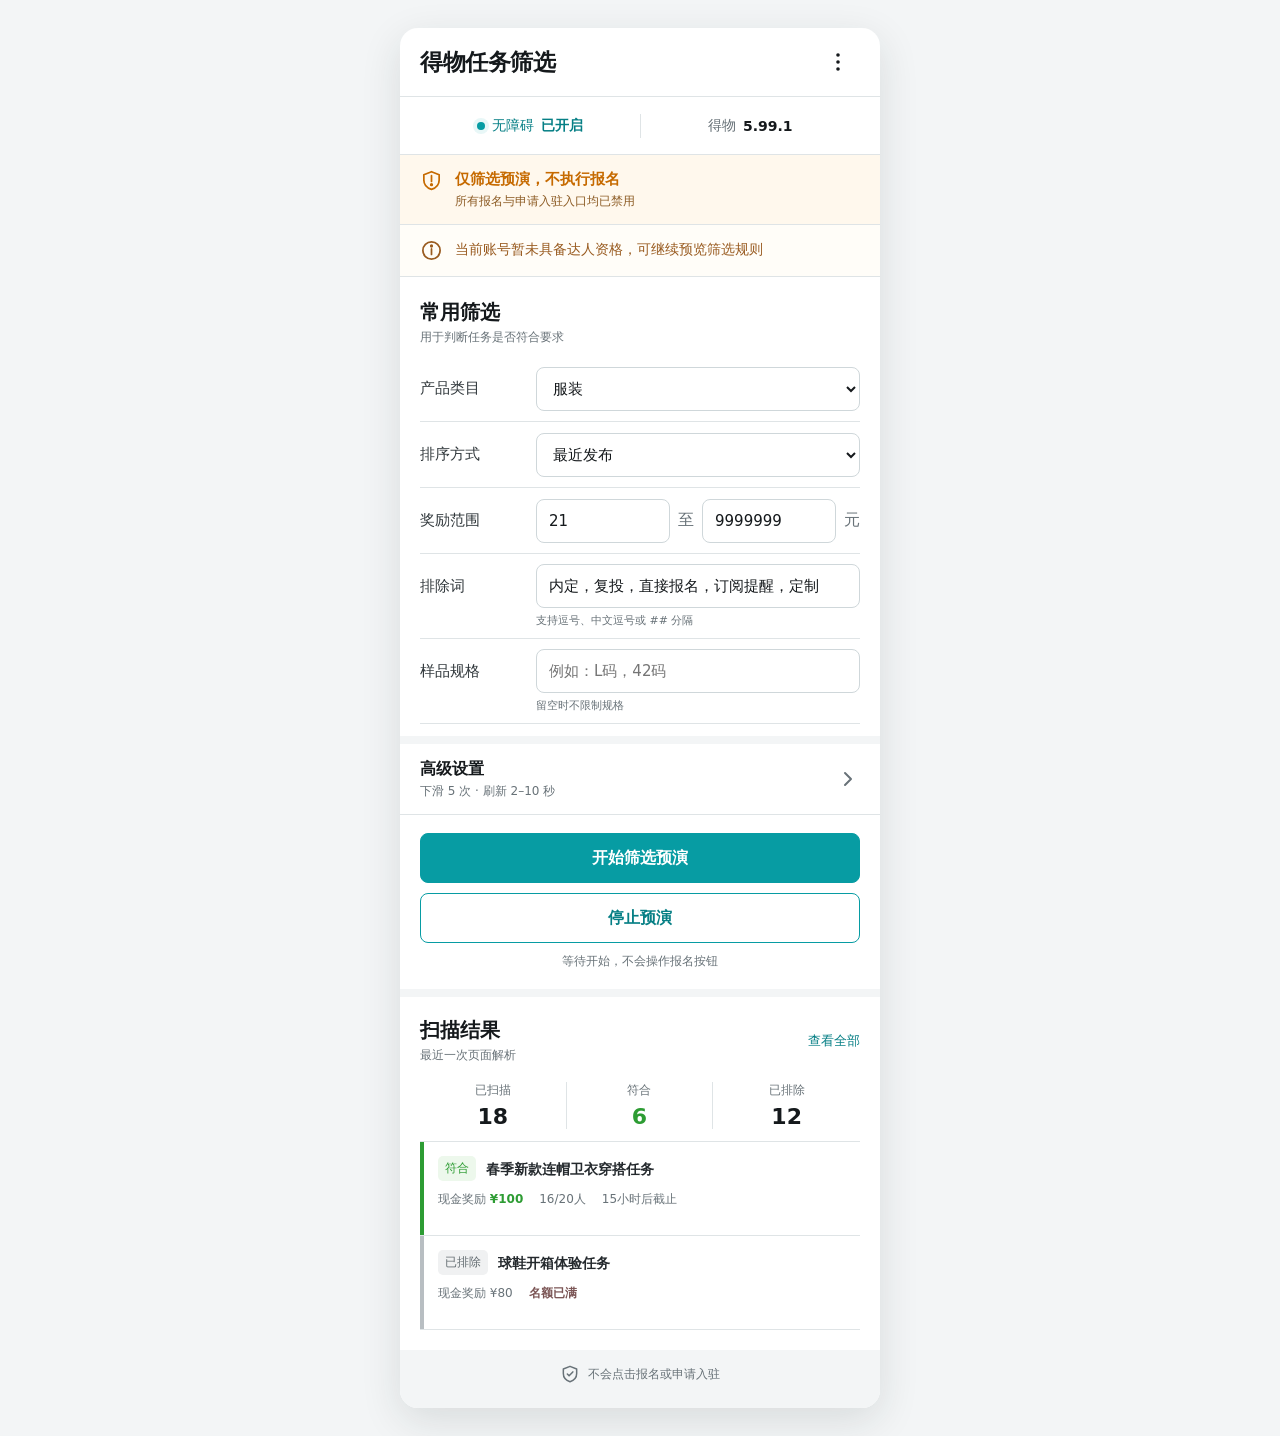
==== preview/index.html @ c8542d38 "codex: update Dewu automation" ====
<!doctype html>
<html lang="zh-CN">
<head>
  <meta charset="UTF-8">
  <meta name="viewport" content="width=device-width, initial-scale=1">
  <title>得物任务筛选预览</title>
  <link rel="stylesheet" href="styles.css">
</head>
<body>
  <main class="app-shell">
    <header class="app-bar">
      <div>
        <h1>得物任务筛选</h1>
      </div>
      <button class="icon-button" type="button" aria-label="更多选项">
        <svg viewBox="0 0 24 24" aria-hidden="true">
          <circle cx="12" cy="5" r="1.8"></circle>
          <circle cx="12" cy="12" r="1.8"></circle>
          <circle cx="12" cy="19" r="1.8"></circle>
        </svg>
      </button>
    </header>

    <section class="status-strip" aria-label="运行环境">
      <div class="status-item status-ok">
        <span class="status-dot"></span>
        <span>无障碍</span>
        <strong>已开启</strong>
      </div>
      <div class="divider"></div>
      <div class="status-item">
        <span>得物</span>
        <strong>5.99.1</strong>
      </div>
    </section>

    <section class="notice notice-safety">
      <svg viewBox="0 0 24 24" aria-hidden="true">
        <path d="M12 2.8 20 6v5.5c0 5.1-3.4 8.3-8 9.7-4.6-1.4-8-4.6-8-9.7V6l8-3.2Z"></path>
        <path d="M12 7v6"></path>
        <circle cx="12" cy="16.4" r=".8"></circle>
      </svg>
      <div>
        <strong>仅筛选预演，不执行报名</strong>
        <span>所有报名与申请入驻入口均已禁用</span>
      </div>
    </section>

    <section class="notice notice-account">
      <svg viewBox="0 0 24 24" aria-hidden="true">
        <circle cx="12" cy="12" r="9"></circle>
        <path d="M12 10.4v5.7"></path>
        <circle cx="12" cy="7.3" r=".8"></circle>
      </svg>
      <span>当前账号暂未具备达人资格，可继续预览筛选规则</span>
    </section>

    <form id="filterForm" class="content-section">
      <div class="section-heading">
        <div>
          <h2>常用筛选</h2>
          <p>用于判断任务是否符合要求</p>
        </div>
      </div>

      <div class="form-row">
        <label for="category">产品类目</label>
        <select id="category">
          <option selected>服装</option>
          <option>美妆个护</option>
          <option>3C数码</option>
          <option>配件</option>
          <option>箱包</option>
          <option>手表</option>
          <option>鞋</option>
          <option>家居</option>
          <option>食品饮料</option>
          <option>其他</option>
        </select>
      </div>

      <div class="form-row">
        <label for="sort">排序方式</label>
        <select id="sort">
          <option>综合排序</option>
          <option selected>最近发布</option>
          <option>即将截止</option>
          <option>默认排序</option>
        </select>
      </div>

      <div class="form-row range-row">
        <label>奖励范围</label>
        <div class="range-fields">
          <input aria-label="最低奖励" inputmode="decimal" value="21">
          <span>至</span>
          <input aria-label="最高奖励" inputmode="decimal" value="9999999">
          <span>元</span>
        </div>
      </div>

      <div class="form-row form-row-stacked">
        <label for="excluded">排除词</label>
        <input id="excluded" value="内定，复投，直接报名，订阅提醒，定制">
        <small>支持逗号、中文逗号或 ## 分隔</small>
      </div>

      <div class="form-row form-row-stacked">
        <label for="sizeSpec">样品规格</label>
        <input id="sizeSpec" placeholder="例如：L码，42码">
        <small>留空时不限制规格</small>
      </div>
    </form>

    <section class="advanced-section">
      <button id="advancedToggle" class="advanced-toggle" type="button" aria-expanded="false" aria-controls="advancedPanel">
        <span>
          <strong>高级设置</strong>
          <small>下滑 5 次 · 刷新 2–10 秒</small>
        </span>
        <svg viewBox="0 0 24 24" aria-hidden="true"><path d="m9 6 6 6-6 6"></path></svg>
      </button>
      <div id="advancedPanel" class="advanced-panel" hidden>
        <label>最大下滑次数<input inputmode="numeric" value="5"></label>
        <label>刷新最小秒数<input inputmode="numeric" value="2"></label>
        <label>刷新最大秒数<input inputmode="numeric" value="10"></label>
        <label>首页作品数量<input inputmode="numeric" value="1"></label>
        <label>休息分钟<input value="5–10"></label>
        <label>作品滑动次数<input value="1–8"></label>
        <label class="full-width">卡密<input placeholder="Debug 可留空"></label>
      </div>
    </section>

    <section class="actions">
      <button id="startButton" class="primary-button" type="button">开始筛选预演</button>
      <button id="stopButton" class="secondary-button" type="button">停止预演</button>
      <p id="runMessage" role="status">等待开始，不会操作报名按钮</p>
    </section>

    <section class="results-section">
      <div class="section-heading results-heading">
        <div>
          <h2>扫描结果</h2>
          <p>最近一次页面解析</p>
        </div>
        <button type="button" class="text-button">查看全部</button>
      </div>

      <dl class="metrics">
        <div><dt>已扫描</dt><dd id="scannedCount">18</dd></div>
        <div><dt>符合</dt><dd id="eligibleCount" class="metric-good">6</dd></div>
        <div><dt>已排除</dt><dd id="excludedCount">12</dd></div>
      </dl>

      <div class="task-list">
        <article class="task-row task-eligible">
          <div class="task-indicator"></div>
          <div class="task-content">
            <div class="task-title-line">
              <span class="result-label">符合</span>
              <h3>春季新款连帽卫衣穿搭任务</h3>
            </div>
            <div class="task-meta">
              <span>现金奖励 <strong>¥100</strong></span>
              <span>16/20人</span>
              <span>15小时后截止</span>
            </div>
          </div>
        </article>

        <article class="task-row task-excluded">
          <div class="task-indicator"></div>
          <div class="task-content">
            <div class="task-title-line">
              <span class="result-label">已排除</span>
              <h3>球鞋开箱体验任务</h3>
            </div>
            <div class="task-meta">
              <span>现金奖励 ¥80</span>
              <span class="reason">名额已满</span>
            </div>
          </div>
        </article>
      </div>
    </section>

    <footer>
      <svg viewBox="0 0 24 24" aria-hidden="true">
        <path d="M12 2.8 20 6v5.5c0 5.1-3.4 8.3-8 9.7-4.6-1.4-8-4.6-8-9.7V6l8-3.2Z"></path>
        <path d="m8.8 12.1 2.1 2.1 4.5-4.7"></path>
      </svg>
      <span>不会点击报名或申请入驻</span>
    </footer>
  </main>
  <script src="app.js"></script>
</body>
</html>
---- preview/styles.css ----
:root {
  color-scheme: light;
  --background: #f3f5f6;
  --surface: #ffffff;
  --text: #15191c;
  --muted: #687278;
  --border: #dfe4e6;
  --accent: #079ca3;
  --accent-dark: #067f85;
  --accent-soft: #e8f7f7;
  --amber: #c66a00;
  --amber-soft: #fff8ed;
  --green: #2d9c33;
  --green-soft: #edf8ec;
  --radius: 12px;
  --shadow: 0 12px 40px rgba(23, 38, 45, 0.12);
  font-family: "Noto Sans SC", "Microsoft YaHei UI", "Microsoft YaHei", system-ui, sans-serif;
}

* {
  box-sizing: border-box;
}

body {
  margin: 0;
  min-height: 100vh;
  background: var(--background);
  color: var(--text);
}

button,
input,
select {
  font: inherit;
}

button {
  cursor: pointer;
}

.app-shell {
  width: min(100%, 480px);
  min-height: 100vh;
  margin: 0 auto;
  background: var(--surface);
  box-shadow: var(--shadow);
}

.app-bar {
  min-height: 64px;
  padding: 12px 20px;
  display: flex;
  align-items: center;
  justify-content: space-between;
  border-bottom: 1px solid var(--border);
}

.app-bar h1,
.section-heading h2 {
  margin: 0;
}

.app-bar h1 {
  font-size: 23px;
  line-height: 1.25;
  letter-spacing: -0.02em;
}

.section-heading p {
  margin: 4px 0 0;
  color: var(--muted);
  font-size: 12px;
}

.icon-button {
  width: 44px;
  height: 44px;
  padding: 10px;
  border: 0;
  border-radius: 50%;
  background: transparent;
  color: var(--text);
}

.icon-button svg {
  width: 24px;
  height: 24px;
  fill: currentColor;
}

.status-strip {
  min-height: 58px;
  padding: 0 20px;
  display: flex;
  align-items: center;
  justify-content: center;
  border-bottom: 1px solid var(--border);
}

.status-item {
  flex: 1;
  display: flex;
  align-items: center;
  justify-content: center;
  gap: 7px;
  color: var(--muted);
  font-size: 14px;
}

.status-item strong {
  color: var(--text);
  font-weight: 650;
}

.status-ok,
.status-ok strong {
  color: var(--accent-dark);
}

.status-dot {
  width: 8px;
  height: 8px;
  border-radius: 50%;
  background: var(--accent);
  box-shadow: 0 0 0 4px var(--accent-soft);
}

.divider {
  width: 1px;
  height: 24px;
  background: var(--border);
}

.notice {
  padding: 14px 20px;
  display: flex;
  align-items: flex-start;
  gap: 12px;
  border-bottom: 1px solid var(--border);
  font-size: 14px;
  line-height: 1.45;
}

.notice svg {
  flex: 0 0 auto;
  width: 23px;
  height: 23px;
  fill: none;
  stroke: currentColor;
  stroke-width: 1.8;
  stroke-linecap: round;
  stroke-linejoin: round;
}

.notice strong,
.notice span {
  display: block;
}

.notice strong {
  font-size: 15px;
}

.notice-safety {
  color: var(--amber);
  background: var(--amber-soft);
}

.notice-safety span {
  margin-top: 2px;
  color: #8d5c25;
  font-size: 12px;
}

.notice-account {
  color: #995b20;
  background: #fffdf8;
}

.content-section {
  padding: 22px 20px 4px;
}

.section-heading {
  display: flex;
  align-items: flex-start;
  justify-content: space-between;
  margin-bottom: 10px;
}

.section-heading h2 {
  font-size: 20px;
  line-height: 1.3;
}

.form-row {
  min-height: 66px;
  margin: 0;
  padding: 10px 0;
  display: grid;
  grid-template-columns: 104px 1fr;
  align-items: center;
  gap: 12px;
  border: 0;
  border-bottom: 1px solid var(--border);
}

.form-row label {
  padding: 0;
  color: #30373b;
  font-size: 15px;
  font-weight: 560;
}

.form-row input,
.form-row select,
.advanced-panel input {
  width: 100%;
  height: 44px;
  padding: 0 12px;
  border: 1px solid #cfd7da;
  border-radius: 8px;
  outline: none;
  background: var(--surface);
  color: var(--text);
  font-size: 15px;
}

.form-row input:focus,
.form-row select:focus,
.advanced-panel input:focus {
  border-color: var(--accent);
  box-shadow: 0 0 0 3px var(--accent-soft);
}

.range-fields {
  display: grid;
  grid-template-columns: 1fr auto 1fr auto;
  align-items: center;
  gap: 8px;
  color: var(--muted);
}

.form-row-stacked {
  grid-template-columns: 104px 1fr;
}

.form-row-stacked small {
  grid-column: 2;
  margin-top: -7px;
  color: var(--muted);
  font-size: 11px;
}

.advanced-section {
  margin-top: 8px;
  border-top: 8px solid var(--background);
  border-bottom: 1px solid var(--border);
}

.advanced-toggle {
  width: 100%;
  min-height: 70px;
  padding: 12px 20px;
  display: flex;
  align-items: center;
  justify-content: space-between;
  border: 0;
  background: var(--surface);
  color: var(--text);
  text-align: left;
}

.advanced-toggle span,
.advanced-toggle strong,
.advanced-toggle small {
  display: block;
}

.advanced-toggle strong {
  font-size: 16px;
}

.advanced-toggle small {
  margin-top: 3px;
  color: var(--muted);
  font-size: 12px;
}

.advanced-toggle svg {
  width: 24px;
  height: 24px;
  fill: none;
  stroke: var(--muted);
  stroke-width: 2;
  stroke-linecap: round;
  stroke-linejoin: round;
  transition: transform 180ms ease;
}

.advanced-toggle[aria-expanded="true"] svg {
  transform: rotate(90deg);
}

.advanced-panel {
  padding: 0 20px 18px;
  display: grid;
  grid-template-columns: 1fr 1fr;
  gap: 12px;
}

.advanced-panel[hidden] {
  display: none;
}

.advanced-panel label {
  display: grid;
  gap: 6px;
  color: var(--muted);
  font-size: 12px;
}

.advanced-panel .full-width {
  grid-column: 1 / -1;
}

.actions {
  padding: 18px 20px;
  display: grid;
  gap: 10px;
}

.primary-button,
.secondary-button {
  min-height: 50px;
  border-radius: 8px;
  font-size: 16px;
  font-weight: 650;
}

.primary-button {
  border: 1px solid var(--accent);
  background: var(--accent);
  color: white;
}

.primary-button:hover {
  background: var(--accent-dark);
}

.primary-button:disabled {
  cursor: wait;
  opacity: 0.65;
}

.secondary-button {
  border: 1px solid var(--accent);
  background: white;
  color: var(--accent-dark);
}

.actions p {
  min-height: 18px;
  margin: 0;
  color: var(--muted);
  font-size: 12px;
  text-align: center;
}

.results-section {
  padding: 20px;
  border-top: 8px solid var(--background);
}

.results-heading {
  align-items: center;
}

.text-button {
  padding: 8px 0 8px 12px;
  border: 0;
  background: transparent;
  color: var(--accent-dark);
  font-size: 13px;
}

.metrics {
  margin: 18px 0 12px;
  display: grid;
  grid-template-columns: repeat(3, 1fr);
}

.metrics div {
  display: grid;
  gap: 5px;
  text-align: center;
  border-right: 1px solid var(--border);
}

.metrics div:last-child {
  border-right: 0;
}

.metrics dt {
  color: var(--muted);
  font-size: 12px;
}

.metrics dd {
  margin: 0;
  font-size: 22px;
  font-weight: 720;
}

.metrics .metric-good {
  color: var(--green);
}

.task-list {
  border-top: 1px solid var(--border);
}

.task-row {
  min-height: 94px;
  display: grid;
  grid-template-columns: 4px 1fr;
  border-bottom: 1px solid var(--border);
}

.task-indicator {
  background: #b8bec2;
}

.task-eligible .task-indicator {
  background: var(--green);
}

.task-content {
  padding: 14px 8px 13px 14px;
}

.task-title-line {
  display: grid;
  grid-template-columns: auto 1fr;
  align-items: center;
  gap: 10px;
}

.task-title-line h3 {
  min-width: 0;
  margin: 0;
  overflow: hidden;
  color: #24292d;
  font-size: 14px;
  line-height: 1.3;
  text-overflow: ellipsis;
  white-space: nowrap;
}

.result-label {
  padding: 4px 7px;
  border-radius: 5px;
  background: #f0f1f2;
  color: #626b70;
  font-size: 12px;
  white-space: nowrap;
}

.task-eligible .result-label {
  background: var(--green-soft);
  color: var(--green);
}

.task-meta {
  margin-top: 10px;
  display: flex;
  flex-wrap: wrap;
  gap: 5px 16px;
  color: var(--muted);
  font-size: 12px;
}

.task-meta strong {
  color: var(--green);
}

.task-meta .reason {
  color: #7b5555;
  font-weight: 650;
}

footer {
  min-height: 58px;
  padding: 12px 20px 22px;
  display: flex;
  align-items: center;
  justify-content: center;
  gap: 8px;
  background: var(--background);
  color: var(--muted);
  font-size: 12px;
}

footer svg {
  width: 20px;
  height: 20px;
  fill: none;
  stroke: currentColor;
  stroke-width: 1.8;
  stroke-linecap: round;
  stroke-linejoin: round;
}

@media (min-width: 700px) {
  body {
    padding: 28px;
  }

  .app-shell {
    min-height: calc(100vh - 56px);
    border-radius: 18px;
    overflow: hidden;
  }
}

@media (prefers-reduced-motion: reduce) {
  *,
  *::before,
  *::after {
    scroll-behavior: auto !important;
    transition-duration: 0.01ms !important;
  }
}
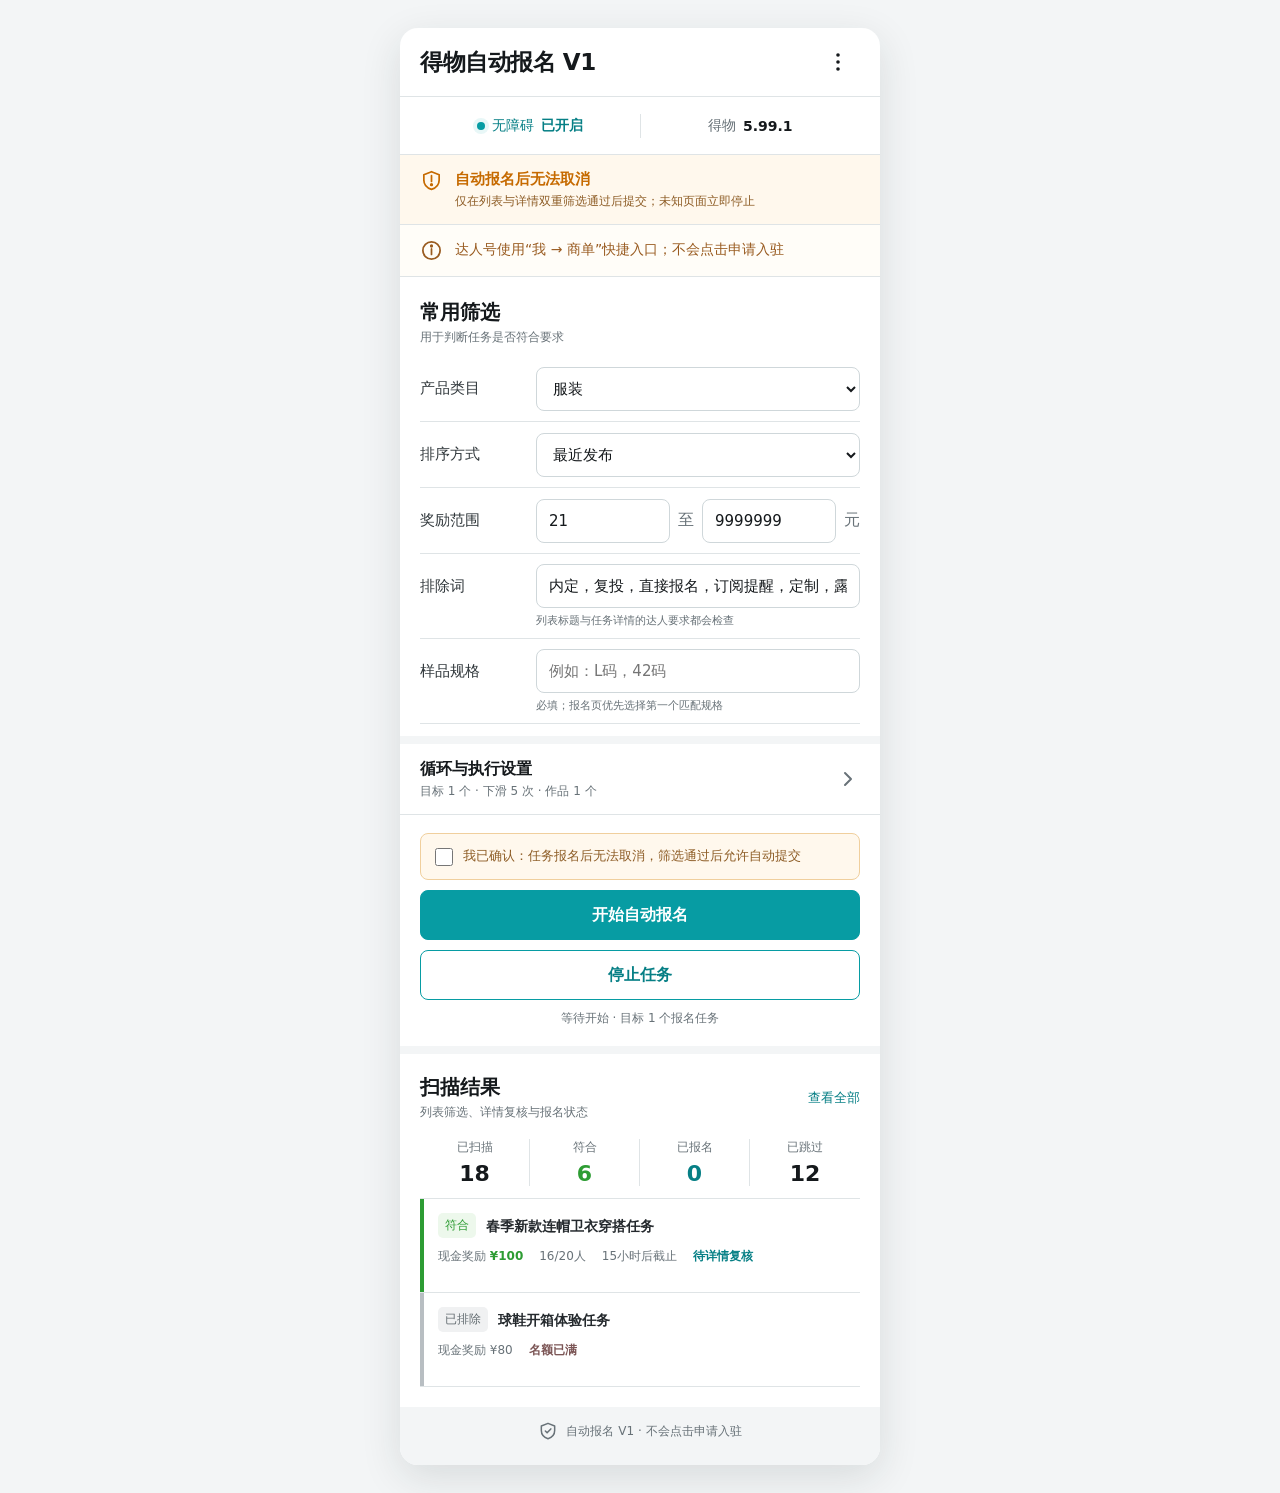
==== commit ec524ead: "feat: implement automatic enrollment v1" ====
--- a/preview/index.html
+++ b/preview/index.html
@@ -3,14 +3,14 @@
 <head>
   <meta charset="UTF-8">
   <meta name="viewport" content="width=device-width, initial-scale=1">
-  <title>得物任务筛选预览</title>
+  <title>得物自动报名 V1</title>
   <link rel="stylesheet" href="styles.css">
 </head>
 <body>
   <main class="app-shell">
     <header class="app-bar">
       <div>
-        <h1>得物任务筛选</h1>
+        <h1>得物自动报名 V1</h1>
       </div>
       <button class="icon-button" type="button" aria-label="更多选项">
         <svg viewBox="0 0 24 24" aria-hidden="true">
@@ -41,8 +41,8 @@
         <circle cx="12" cy="16.4" r=".8"></circle>
       </svg>
       <div>
-        <strong>仅筛选预演，不执行报名</strong>
-        <span>所有报名与申请入驻入口均已禁用</span>
+        <strong>自动报名后无法取消</strong>
+        <span>仅在列表与详情双重筛选通过后提交；未知页面立即停止</span>
       </div>
     </section>
 
@@ -52,7 +52,7 @@
         <path d="M12 10.4v5.7"></path>
         <circle cx="12" cy="7.3" r=".8"></circle>
       </svg>
-      <span>当前账号暂未具备达人资格，可继续预览筛选规则</span>
+      <span>达人号使用“我 → 商单”快捷入口；不会点击申请入驻</span>
     </section>
 
     <form id="filterForm" class="content-section">
@@ -101,47 +101,50 @@
 
       <div class="form-row form-row-stacked">
         <label for="excluded">排除词</label>
-        <input id="excluded" value="内定，复投，直接报名，订阅提醒，定制">
-        <small>支持逗号、中文逗号或 ## 分隔</small>
+        <input id="excluded" value="内定，复投，直接报名，订阅提醒，定制，露脸，真人出镜，出镜，拍视频，视频拍摄，口播，直播">
+        <small>列表标题与任务详情的达人要求都会检查</small>
       </div>
 
       <div class="form-row form-row-stacked">
         <label for="sizeSpec">样品规格</label>
         <input id="sizeSpec" placeholder="例如：L码，42码">
-        <small>留空时不限制规格</small>
+        <small>必填；报名页优先选择第一个匹配规格</small>
       </div>
     </form>
 
     <section class="advanced-section">
       <button id="advancedToggle" class="advanced-toggle" type="button" aria-expanded="false" aria-controls="advancedPanel">
         <span>
-          <strong>高级设置</strong>
-          <small>下滑 5 次 · 刷新 2–10 秒</small>
+          <strong>循环与执行设置</strong>
+          <small>目标 1 个 · 下滑 5 次 · 作品 1 个</small>
         </span>
         <svg viewBox="0 0 24 24" aria-hidden="true"><path d="m9 6 6 6-6 6"></path></svg>
       </button>
       <div id="advancedPanel" class="advanced-panel" hidden>
-        <label>最大下滑次数<input inputmode="numeric" value="5"></label>
+        <label>目标报名次数<input inputmode="numeric" value="1"></label>
+        <label>每种排序下滑次数<input inputmode="numeric" value="5"></label>
         <label>刷新最小秒数<input inputmode="numeric" value="2"></label>
         <label>刷新最大秒数<input inputmode="numeric" value="10"></label>
         <label>首页作品数量<input inputmode="numeric" value="1"></label>
-        <label>休息分钟<input value="5–10"></label>
-        <label>作品滑动次数<input value="1–8"></label>
+        <label>休息分钟<input value="0–0"></label>
+        <label>图文滑动次数<input value="1–8"></label>
+        <label>视频停留秒数<input value="5–10"></label>
         <label class="full-width">卡密<input placeholder="Debug 可留空"></label>
       </div>
     </section>
 
     <section class="actions">
-      <button id="startButton" class="primary-button" type="button">开始筛选预演</button>
-      <button id="stopButton" class="secondary-button" type="button">停止预演</button>
-      <p id="runMessage" role="status">等待开始，不会操作报名按钮</p>
+      <label class="risk-ack"><input id="riskAck" type="checkbox">我已确认：任务报名后无法取消，筛选通过后允许自动提交</label>
+      <button id="startButton" class="primary-button" type="button">开始自动报名</button>
+      <button id="stopButton" class="secondary-button" type="button">停止任务</button>
+      <p id="runMessage" role="status">等待开始 · 目标 1 个报名任务</p>
     </section>
 
     <section class="results-section">
       <div class="section-heading results-heading">
         <div>
           <h2>扫描结果</h2>
-          <p>最近一次页面解析</p>
+          <p>列表筛选、详情复核与报名状态</p>
         </div>
         <button type="button" class="text-button">查看全部</button>
       </div>
@@ -149,7 +152,8 @@
       <dl class="metrics">
         <div><dt>已扫描</dt><dd id="scannedCount">18</dd></div>
         <div><dt>符合</dt><dd id="eligibleCount" class="metric-good">6</dd></div>
-        <div><dt>已排除</dt><dd id="excludedCount">12</dd></div>
+        <div><dt>已报名</dt><dd id="enrolledCount" class="metric-enrolled">0</dd></div>
+        <div><dt>已跳过</dt><dd id="excludedCount">12</dd></div>
       </dl>
 
       <div class="task-list">
@@ -164,6 +168,7 @@
               <span>现金奖励 <strong>¥100</strong></span>
               <span>16/20人</span>
               <span>15小时后截止</span>
+              <span class="enrollment-status">待详情复核</span>
             </div>
           </div>
         </article>
@@ -189,7 +194,7 @@
         <path d="M12 2.8 20 6v5.5c0 5.1-3.4 8.3-8 9.7-4.6-1.4-8-4.6-8-9.7V6l8-3.2Z"></path>
         <path d="m8.8 12.1 2.1 2.1 4.5-4.7"></path>
       </svg>
-      <span>不会点击报名或申请入驻</span>
+      <span>自动报名 V1 · 不会点击申请入驻</span>
     </footer>
   </main>
   <script src="app.js"></script>
--- a/preview/styles.css
+++ b/preview/styles.css
@@ -330,6 +330,26 @@
   gap: 10px;
 }
 
+.risk-ack {
+  display: flex;
+  align-items: flex-start;
+  gap: 10px;
+  padding: 13px 14px;
+  border: 1px solid #f0cf9d;
+  border-radius: 8px;
+  background: var(--amber-soft);
+  color: #8d5c25;
+  font-size: 13px;
+  line-height: 1.45;
+}
+
+.risk-ack input {
+  width: 18px;
+  height: 18px;
+  margin: 1px 0 0;
+  accent-color: var(--amber);
+}
+
 .primary-button,
 .secondary-button {
   min-height: 50px;
@@ -387,7 +407,7 @@
 .metrics {
   margin: 18px 0 12px;
   display: grid;
-  grid-template-columns: repeat(3, 1fr);
+  grid-template-columns: repeat(4, 1fr);
 }
 
 .metrics div {
@@ -414,6 +434,12 @@
 
 .metrics .metric-good {
   color: var(--green);
+}
+
+.metrics .metric-enrolled,
+.enrollment-status {
+  color: var(--accent-dark);
+  font-weight: 650;
 }
 
 .task-list {
